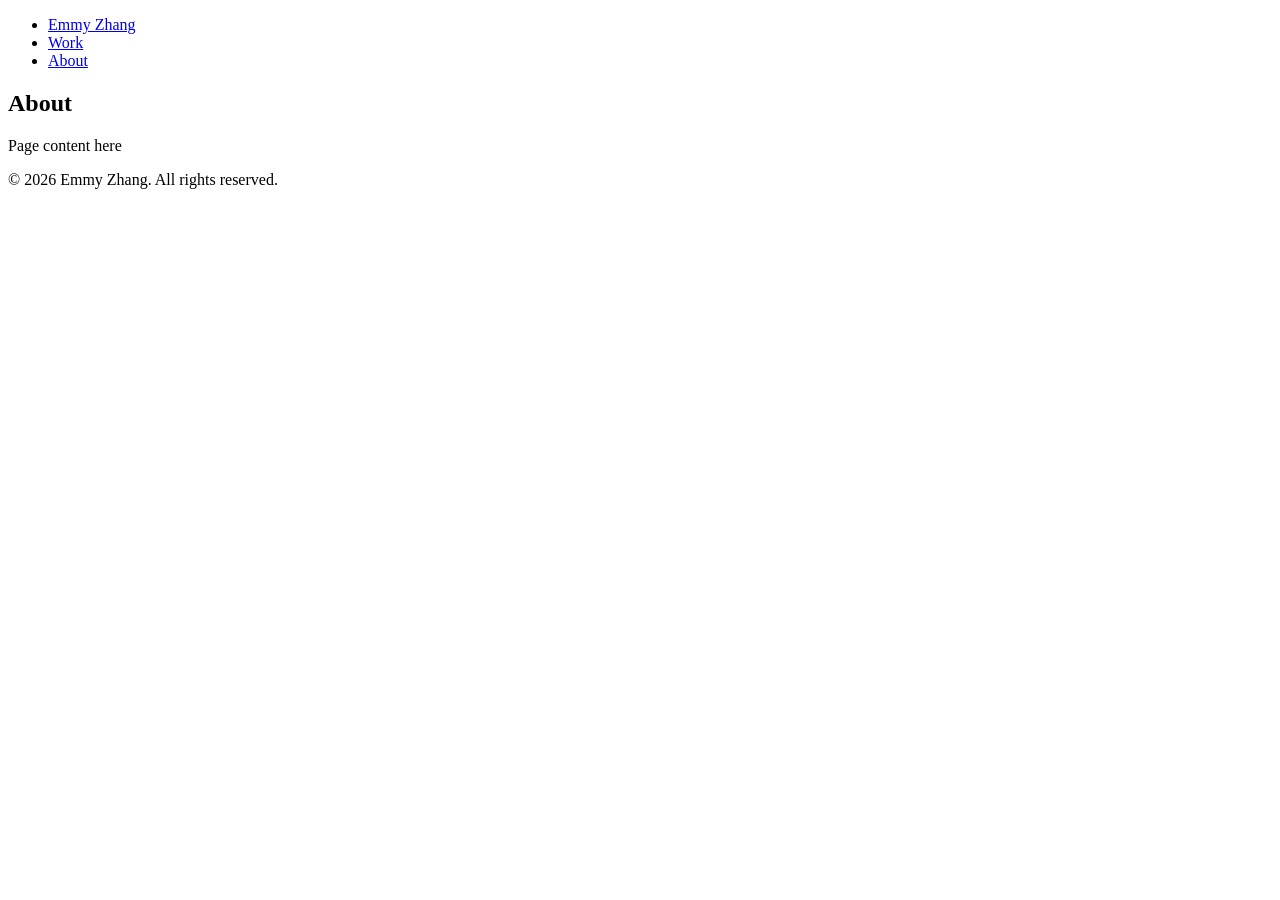
==== about.html @ 6d9314df "add work and about pages" ====
<!DOCTYPE html>
<html>
    <head>
        <meta charset="UTF-8">
        <meta name="viewport" content="width=device-width, initial-scale=1.0">
        <title>Emmy Zhang</title>
        <link rel="stylesheet" href="style.css">
    </head>
    <body>
        <!-- NAV-SPITTING-BARS -->
        <nav class="navbar">
            <ul>
                <li><a href="index.html">Emmy Zhang</a></li>
                <li><a href="work.html">Work</a></li>
                <li><a href="about.html">About</a></li>
            </ul>
        </nav>

        <!-- Main Content Container -->
        <main class="container">
            <section class="section">
                <h2>About</h2>
                <p>Page content here</p>
            </section>

            <!-- FOOTER-FETISH -->
            <footer class="footer">
                <p>© 2026 Emmy Zhang. All rights reserved.</p>
            </footer>
        </main>
    </body>
</html>
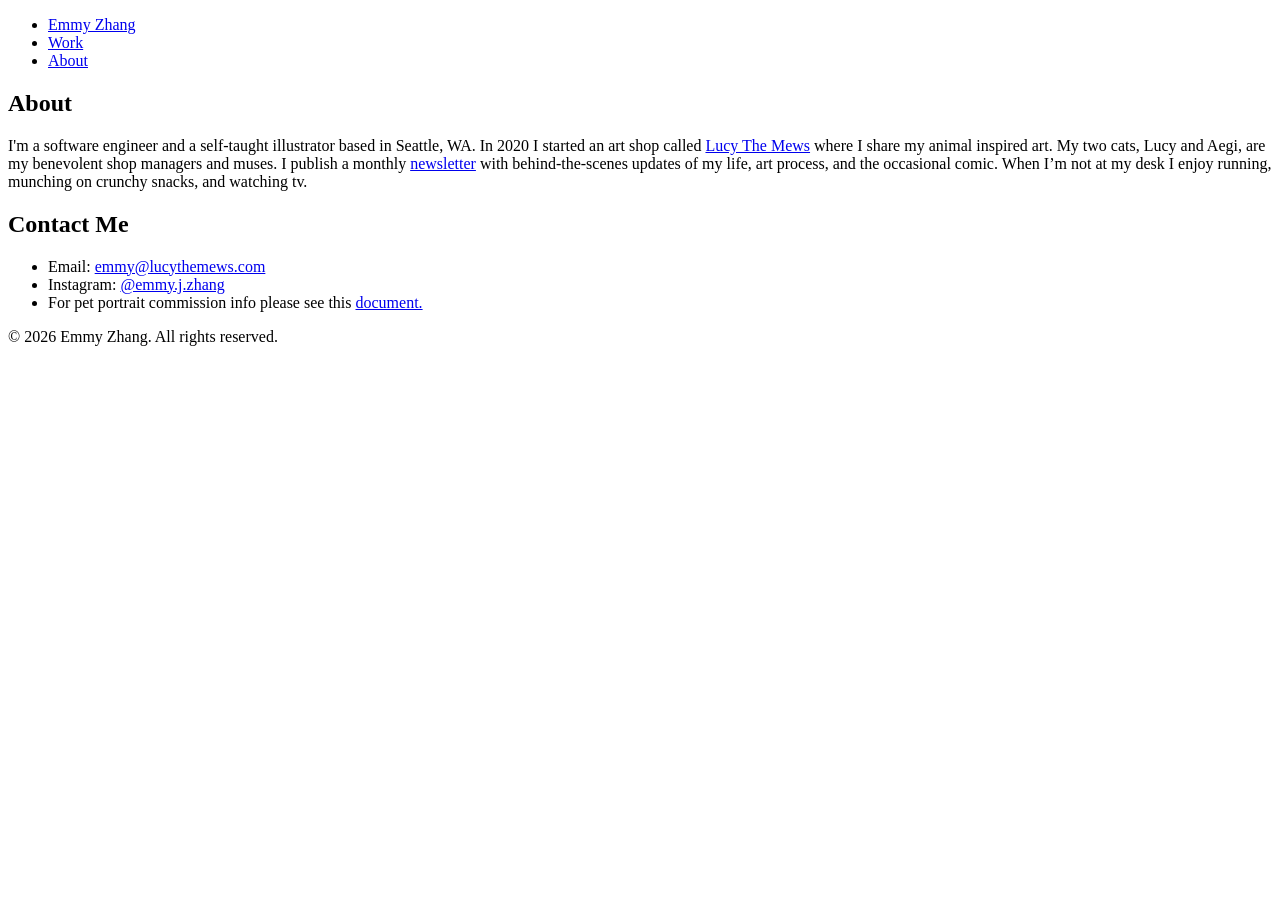
==== commit b9d073c4: "update about content" ====
--- a/about.html
+++ b/about.html
@@ -20,9 +20,21 @@
         <main class="container">
             <section class="section">
                 <h2>About</h2>
-                <p>Page content here</p>
+                <p>I'm a software engineer and a self-taught illustrator based in Seattle, WA.
+                    In 2020 I started an art shop called <a href="https://www.etsy.com/shop/LucyTheMews" target="_blank">Lucy The Mews</a> where I share my animal inspired art.
+                    My two cats, Lucy and Aegi, are my benevolent shop managers and muses.
+                    I publish a monthly <a href="https://emmyzhang.substack.com/" target="_blank">newsletter</a> with behind-the-scenes updates of my life, art process, and the occasional comic. 
+                    When I’m not at my desk I enjoy running, munching on crunchy snacks, and watching tv.
+                </p>
             </section>
-
+            <section>
+                <h2>Contact Me</h2>
+                <ul>
+                    <li>Email: <a href="mailto:emmy@lucythemews.com">emmy@lucythemews.com</a></li>
+                    <li>Instagram: <a href="https://www.instagram.com/emmy.j.zhang" target="_blank">@emmy.j.zhang</a></li>
+                    <li>For pet portrait commission info please see this <a href="https://docs.google.com/document/d/13NnU49xbwgY-WdbdQ7MqpnHTV6W9dGkhUh4l8slFmwk/edit?tab=t.0#heading=h.p0gr6cmip867" target="_blank">document.</a></li>
+                </ul>
+            </section>
             <!-- FOOTER-FETISH -->
             <footer class="footer">
                 <p>© 2026 Emmy Zhang. All rights reserved.</p>
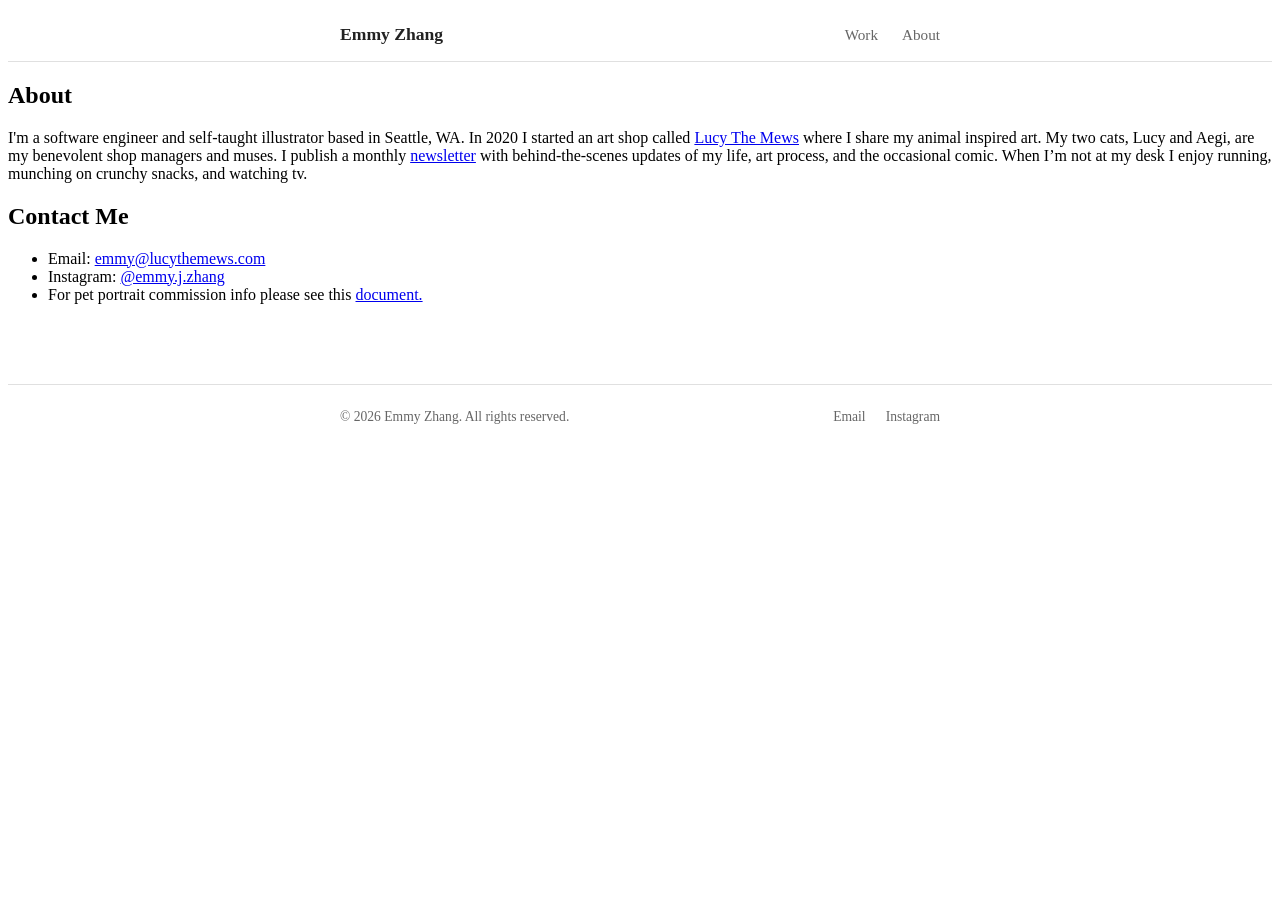
==== commit a1c3dba0: "update navbard, footer, and links" ====
--- a/about.html
+++ b/about.html
@@ -7,20 +7,10 @@
         <link rel="stylesheet" href="style.css">
     </head>
     <body>
-        <!-- NAV-SPITTING-BARS -->
-        <nav class="navbar">
-            <ul>
-                <li><a href="index.html">Emmy Zhang</a></li>
-                <li><a href="work.html">Work</a></li>
-                <li><a href="about.html">About</a></li>
-            </ul>
-        </nav>
-
-        <!-- Main Content Container -->
         <main class="container">
             <section class="section">
                 <h2>About</h2>
-                <p>I'm a software engineer and a self-taught illustrator based in Seattle, WA.
+                <p>I'm a software engineer and self-taught illustrator based in Seattle, WA.
                     In 2020 I started an art shop called <a href="https://www.etsy.com/shop/LucyTheMews" target="_blank">Lucy The Mews</a> where I share my animal inspired art.
                     My two cats, Lucy and Aegi, are my benevolent shop managers and muses.
                     I publish a monthly <a href="https://emmyzhang.substack.com/" target="_blank">newsletter</a> with behind-the-scenes updates of my life, art process, and the occasional comic. 
@@ -35,10 +25,8 @@
                     <li>For pet portrait commission info please see this <a href="https://docs.google.com/document/d/13NnU49xbwgY-WdbdQ7MqpnHTV6W9dGkhUh4l8slFmwk/edit?tab=t.0#heading=h.p0gr6cmip867" target="_blank">document.</a></li>
                 </ul>
             </section>
-            <!-- FOOTER-FETISH -->
-            <footer class="footer">
-                <p>© 2026 Emmy Zhang. All rights reserved.</p>
-            </footer>
         </main>
+    <script src="nav.js"></script>
+    <script src="footer.js"></script>
     </body>
 </html>
--- a/style.css
+++ b/style.css
@@ -0,0 +1,101 @@
+/* Navigation Layout */
+.navbar {
+    border-bottom: 1px solid var(--border-color, #e0e0e0);
+    background-color: var(--bg-color, #ffffff);
+    position: sticky;
+    top: 0;
+    z-index: 100;
+}
+
+.nav-container {
+    max-width: 600px;
+    margin: 0 auto;
+    padding: 1rem 1.5rem;
+    display: flex;
+    justify-content: space-between;
+    align-items: center;
+}
+
+.nav-logo {
+    font-weight: 700;
+    font-size: 1.1rem;
+    text-decoration: none;
+    color: var(--text-color, #222222);
+}
+
+.nav-links {
+    list-style: none;
+    display: flex;
+    gap: 1.5rem;
+    margin: 0;
+    padding: 0;
+}
+
+.nav-links a {
+    text-decoration: none;
+    color: var(--muted-color, #666666);
+    font-size: 0.95rem;
+    font-weight: 500;
+    transition: color 0.2s ease;
+}
+
+/* Hover State */
+.nav-links a:hover {
+    color: var(--link-color, #0066cc);
+}
+
+/* Active Page State */
+.nav-links a.active {
+    color: var(--text-color, #222222);
+    font-weight: 600;
+}
+
+/* Footer Layout */
+.footer {
+    border-top: 1px solid var(--border-color, #e0e0e0);
+    background-color: var(--bg-color, #ffffff);
+    margin-top: 5rem; /* Pushes the footer away from page content */
+}
+
+.footer-container {
+    max-width: 600px;
+    margin: 0 auto;
+    padding: 1.5rem 1.5rem;
+    display: flex;
+    justify-content: space-between;
+    align-items: center;
+    font-size: 0.85rem;
+    color: var(--muted-color, #666666);
+}
+
+.footer-container p {
+    margin: 0;
+}
+
+/* Footer Navigation Links */
+.footer-links {
+    list-style: none;
+    display: flex;
+    gap: 1.25rem;
+    margin: 0;
+    padding: 0;
+}
+
+.footer-links a {
+    text-decoration: none;
+    color: var(--muted-color, #666666);
+    transition: color 0.2s ease;
+}
+
+.footer-links a:hover {
+    color: var(--link-color, #0066cc);
+}
+
+/* Responsive adjustments for tiny mobile screens */
+@media (max-width: 400px) {
+    .footer-container {
+        flex-direction: column;
+        gap: 1rem;
+        text-align: center;
+    }
+}
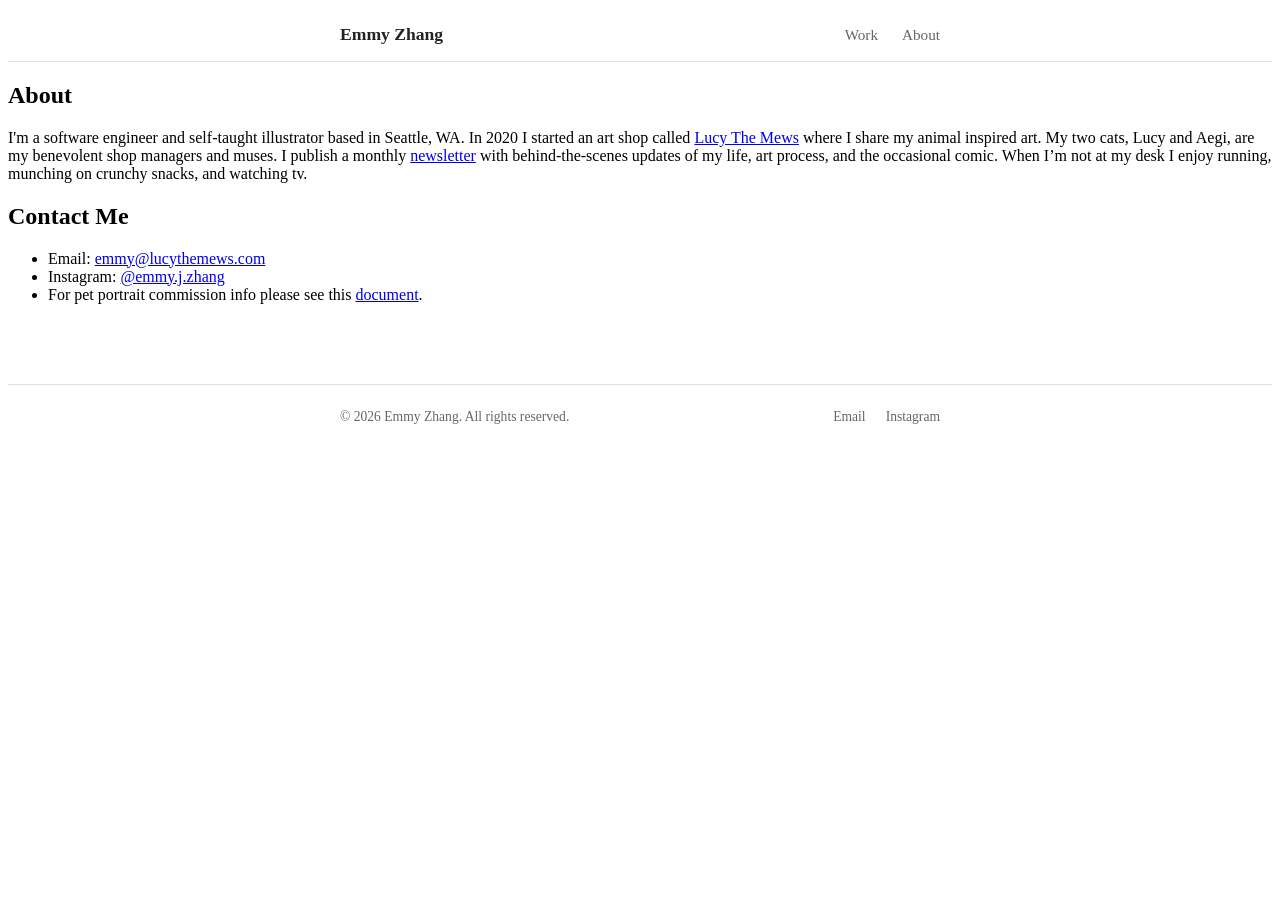
==== commit 95d418f2: "add gitignore" ====
--- a/about.html
+++ b/about.html
@@ -22,7 +22,7 @@
                 <ul>
                     <li>Email: <a href="mailto:emmy@lucythemews.com">emmy@lucythemews.com</a></li>
                     <li>Instagram: <a href="https://www.instagram.com/emmy.j.zhang" target="_blank">@emmy.j.zhang</a></li>
-                    <li>For pet portrait commission info please see this <a href="https://docs.google.com/document/d/13NnU49xbwgY-WdbdQ7MqpnHTV6W9dGkhUh4l8slFmwk/edit?tab=t.0#heading=h.p0gr6cmip867" target="_blank">document.</a></li>
+                    <li>For pet portrait commission info please see this <a href="https://docs.google.com/document/d/13NnU49xbwgY-WdbdQ7MqpnHTV6W9dGkhUh4l8slFmwk/edit?tab=t.0#heading=h.p0gr6cmip867" target="_blank">document</a>.</li>
                 </ul>
             </section>
         </main>
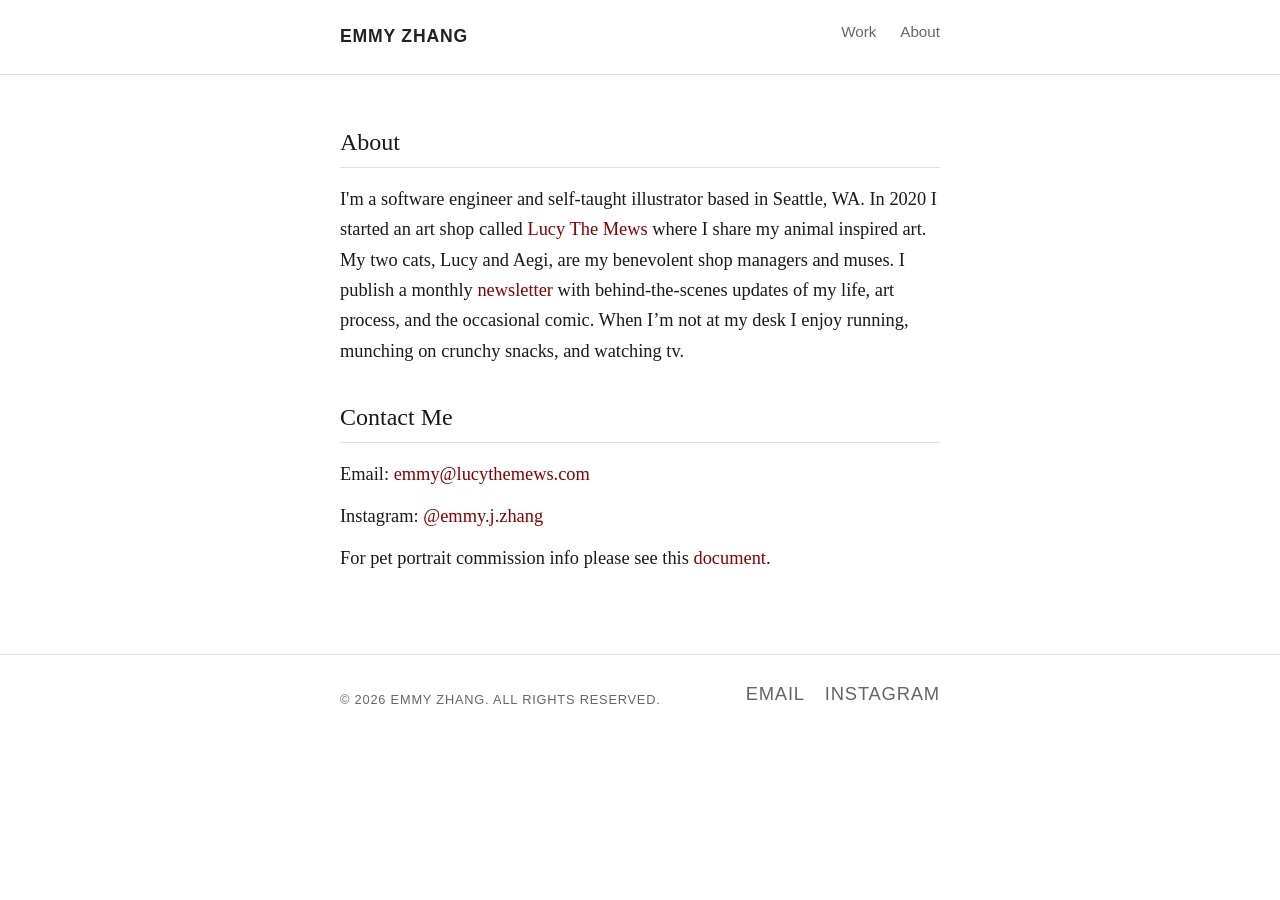
==== commit 6fdab39e: "add images and styling" ====
--- a/about.html
+++ b/about.html
@@ -3,6 +3,7 @@
     <head>
         <meta charset="UTF-8">
         <meta name="viewport" content="width=device-width, initial-scale=1.0">
+        <link rel="icon" type="image/png" href="images/favicon.png">
         <title>Emmy Zhang</title>
         <link rel="stylesheet" href="style.css">
     </head>
--- a/style.css
+++ b/style.css
@@ -1,3 +1,152 @@
+body {
+    font-family: "Garamond", "EB Garamond", "Baskerville", "Georgia", serif;
+    /* background-color: #fbfbf9; */
+    color: #1a1a1a;
+    line-height: 1.65;
+    margin: 0;
+    padding: 0;
+    -webkit-font-smoothing: antialiased;
+}
+
+.container {
+    max-width: 600px;
+    margin: 3rem auto 5rem auto;
+    padding: 0 1.5rem;
+}
+
+h2 {
+    font-size: 1.5rem;
+    font-weight: 500;
+    margin-top: 2rem;
+    margin-bottom: 1rem;
+    border-bottom: 1px solid #e2e2dc;
+    padding-bottom: 0.25rem;
+}
+
+p {
+    font-size: 1.15rem;
+    margin: 0 0 1.5rem 0;
+}
+
+ul {
+    list-style-type: none;
+    padding: 0;
+    margin: 0;
+}
+
+li {
+    font-size: 1.15rem;
+    margin-bottom: 0.75rem;
+}
+
+a {
+    color: #8b0000;
+    text-decoration: none;
+    border-bottom: 1px solid transparent;
+    transition: all 0.2s ease;
+}
+
+a:hover {
+    color: #1a1a1a;
+    border-bottom-color: #1a1a1a;
+}
+
+.navbar {
+    border-bottom: 1px solid #e2e2dc;
+    background-color: #fbfbf9;
+    position: sticky;
+    top: 0;
+    z-index: 100;
+    font-family: -apple-system, BlinkMacSystemFont, "Segoe UI", Roboto, sans-serif;
+}
+
+.nav-container {
+    max-width: 600px;
+    margin: 0 auto;
+    padding: 1rem 1.5rem;
+    display: flex;
+    justify-content: space-between;
+    align-items: center;
+}
+
+.nav-logo {
+    font-weight: 700;
+    font-size: 1rem;
+    letter-spacing: 0.05rem;
+    text-transform: uppercase;
+}
+
+.nav-links {
+    list-style: none;
+    display: flex;
+    gap: 1.5rem;
+    margin: 0;
+    padding: 0;
+}
+
+.nav-links a {
+    color: #555555;
+    font-size: 0.9rem;
+    font-weight: 500;
+}
+
+.nav-links a:hover {
+    color: #8b0000;
+}
+
+.nav-links a.active {
+    color: #1a1a1a;
+    font-weight: 600;
+}
+
+.footer {
+    font-family: -apple-system, BlinkMacSystemFont, "Segoe UI", Roboto, sans-serif;
+    border-top: 1px solid #e2e2dc;
+    margin-top: 5rem;
+}
+
+.footer-container {
+    max-width: 600px;
+    margin: 0 auto;
+    padding: 1.5rem 1.5rem;
+    display: flex;
+    justify-content: space-between;
+    align-items: center;
+    font-size: 0.8rem;
+    color: #555555;
+    text-transform: uppercase;
+    letter-spacing: 0.05rem;
+}
+
+.footer-container p {
+    margin: 0;
+    font-size: 0.8rem;
+}
+
+.footer-links {
+    list-style: none;
+    display: flex;
+    gap: 1.5rem;
+    margin: 0;
+    padding: 0;
+}
+
+.footer-links a {
+    color: #555555;
+}
+
+.footer-links a:hover {
+    color: #8b0000;
+}
+
+@media (max-width: 480px) {
+    .footer-container {
+        flex-direction: column;
+        gap: 1rem;
+        text-align: center;
+    }
+}
+
 /* Navigation Layout */
 .navbar {
     border-bottom: 1px solid var(--border-color, #e0e0e0);
@@ -99,3 +248,32 @@
         text-align: center;
     }
 }
+
+/* Image Grid */
+
+.image-grid {
+    /* Sets the target width for columns; browser adds or subtracts columns based on screen width */
+    columns: 3 200px;
+    column-gap: 1.25rem;
+    margin-top: 1.25rem;
+    margin-bottom: 2rem;
+}
+
+.grid-item {
+    background-color: #f5f5f0;
+    border-radius: 4px;
+    margin-bottom: 1.25rem; /* Replaces row gap since column styling handles spaces vertically */
+    break-inside: avoid; /* Prevents an individual image from snapping or splitting across two columns */
+    overflow: hidden;
+}
+
+.grid-item img {
+    width: 100%;
+    height: auto; /* Allows the image to scale naturally based on its original dimension proportions */
+    display: block;
+    transition: opacity 0.2s ease;
+}
+
+.grid-item img:hover {
+    opacity: 0.9;
+}
